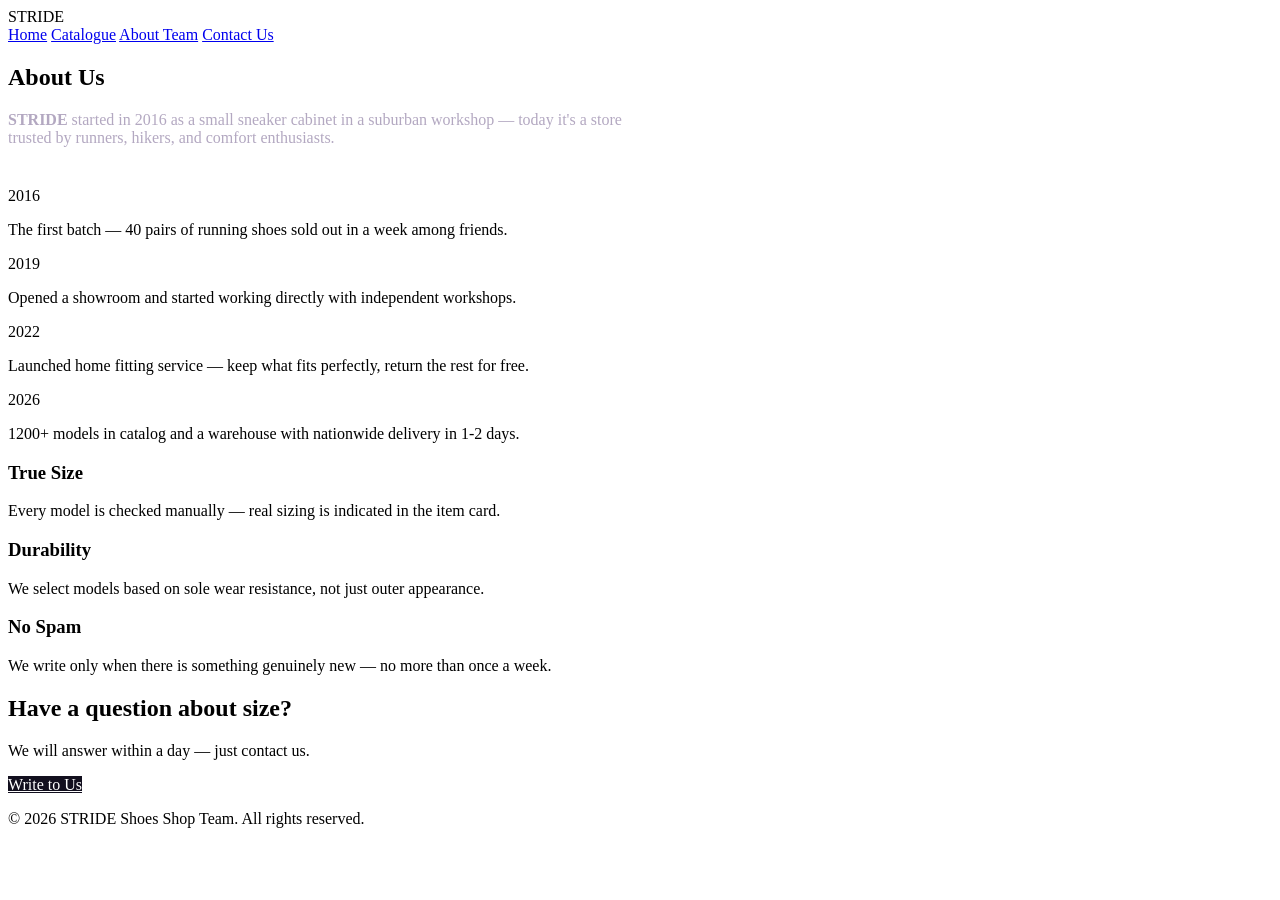
==== about.html @ 2e48b395 "Add files via upload" ====
<!DOCTYPE html>
<html lang="en">
<head>
    <meta charset="UTF-8">
    <meta name="viewport" content="width=device-width, initial-scale=1.0">
    <title>STRIDE — About Team</title>
    <link rel="stylesheet" href="css/style.css">
    <link rel="stylesheet" href="css/responsive.css">
</head>
<body>

    <header>
        <div class="logo-area">
            <span class="logo-text">STRIDE</span>
        </div>
        <nav>
            <a href="index.html">Home</a>
            <a href="catalogue.html">Catalogue</a>
            <a href="about.html" class="active">About Team</a>
            <a href="contact.html">Contact Us</a>
        </nav>
    </header>

    <main>
        <section class="hero">
            <h1 class="title">About Us</h1>
            <p class="hero-text" style="max-width: 650px; color: #b3a8c1; margin-bottom: 40px;">
                <b>STRIDE</b> started in 2016 as a small sneaker cabinet in a suburban workshop — today it's a store trusted by runners, hikers, and comfort enthusiasts.
            </p>
        </section>

        <section class="about-section">
            <article class="article">
                <div class="year">2016</div>
                <p>The first batch — 40 pairs of running shoes sold out in a week among friends.</p>
            </article>
            <article class="article">
                <div class="year">2019</div>
                <p>Opened a showroom and started working directly with independent workshops.</p>
            </article>
            <article class="article">
                <div class="year">2022</div>
                <p>Launched home fitting service — keep what fits perfectly, return the rest for free.</p>
            </article>
            <article class="article">
                <div class="year">2026</div>
                <p>1200+ models in catalog and a warehouse with nationwide delivery in 1-2 days.</p>
            </article>
        </section>

        <section class="features">
            <div class="features-grid">
                <article class="feature-card">
                    <h3>True Size</h3>
                    <p>Every model is checked manually — real sizing is indicated in the item card.</p>
                </article>
                <article class="feature-card">
                    <h3>Durability</h3>
                    <p>We select models based on sole wear resistance, not just outer appearance.</p>
                </article>
                <article class="feature-card">
                    <h3>No Spam</h3>
                    <p>We write only when there is something genuinely new — no more than once a week.</p>
                </article>
            </div>
        </section>

        <section class="banner">
            <div>
                <h2>Have a question about size?</h2>
                <p>We will answer within a day — just contact us.</p>
            </div>
            <a href="contact.html" class="btn" style="background: #120f1e; color: #fff;">Write to Us</a>
        </section>
    </main>

    <footer>
        <p>&copy; 2026 STRIDE Shoes Shop Team. All rights reserved.</p>
    </footer>

</body>
</html>
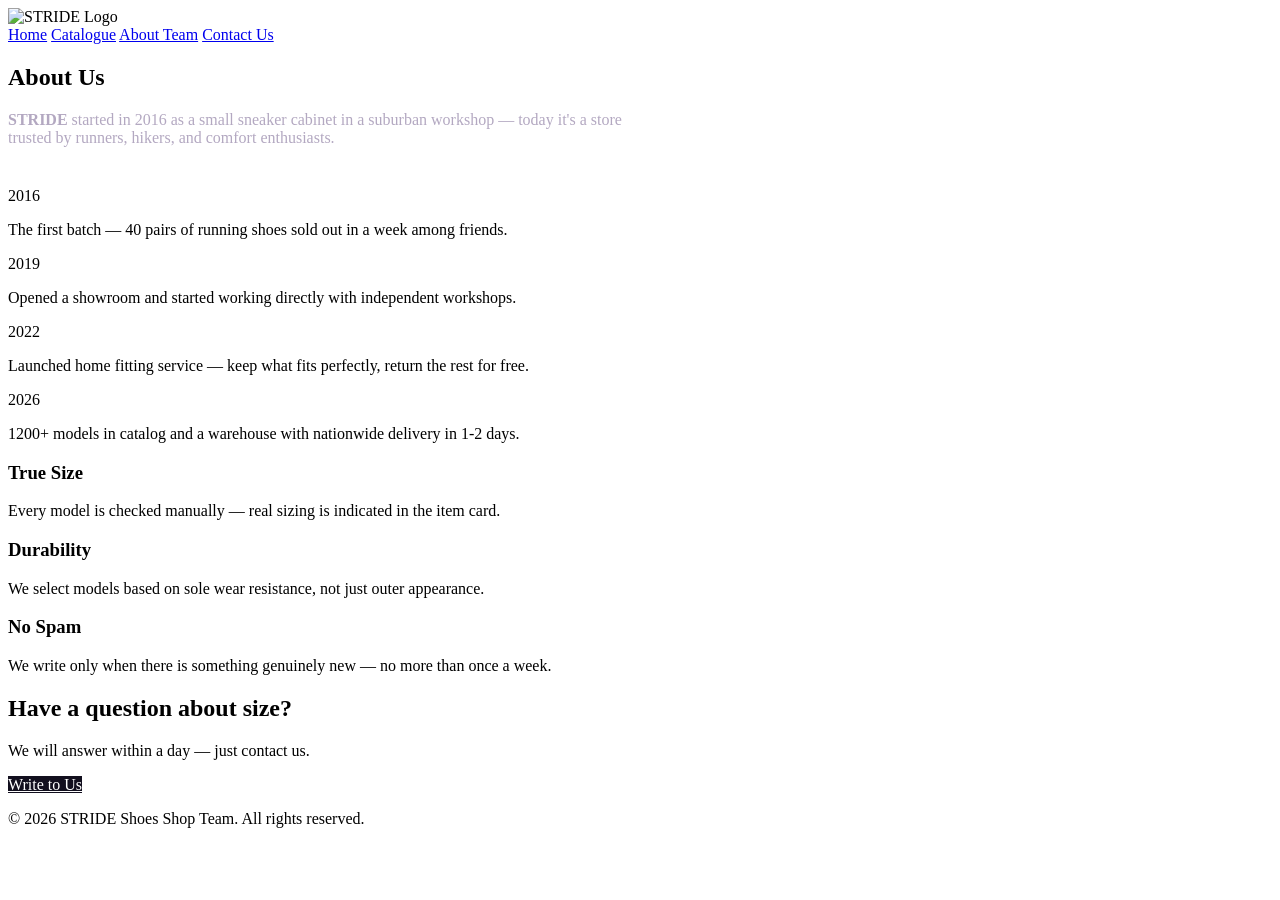
==== commit 5d828424: "Add favicon and logo to about.html Added favicon and updated logo in header." ====
--- a/about.html
+++ b/about.html
@@ -6,12 +6,13 @@
     <title>STRIDE — About Team</title>
     <link rel="stylesheet" href="css/style.css">
     <link rel="stylesheet" href="css/responsive.css">
+    <link rel="icon" href="images/favicon.svg" type="image/svg+xml">
 </head>
 <body>
 
     <header>
         <div class="logo-area">
-            <span class="logo-text">STRIDE</span>
+            <img src="./images/favicon.svg" alt="STRIDE Logo" width="40" height="40">
         </div>
         <nav>
             <a href="index.html">Home</a>
@@ -79,4 +80,4 @@
     </footer>
 
 </body>
-</html>+</html>
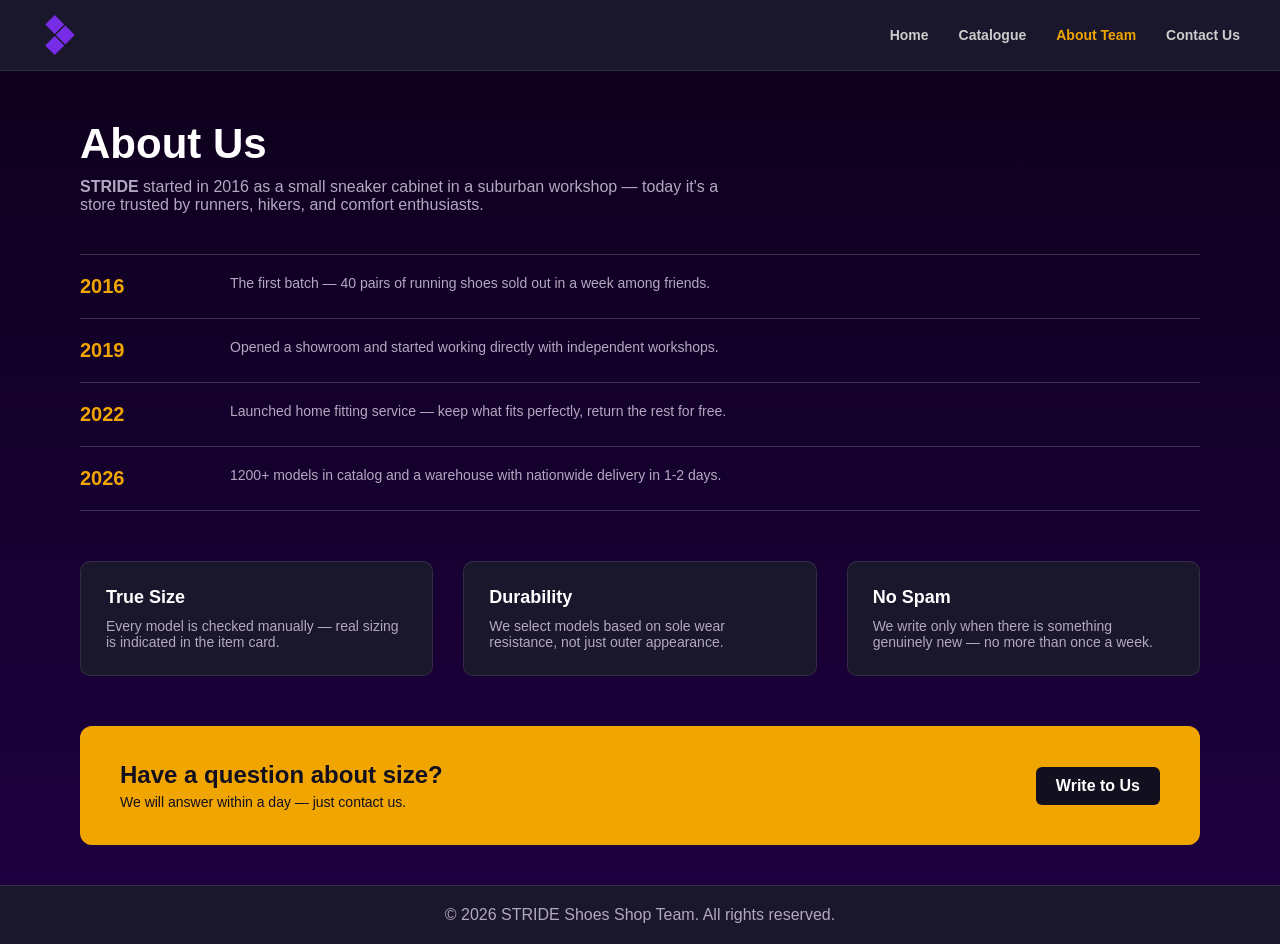
==== commit 8f9b5f3d: "Update about.html" ====
--- a/about.html
+++ b/about.html
@@ -6,7 +6,7 @@
     <title>STRIDE — About Team</title>
     <link rel="stylesheet" href="css/style.css">
     <link rel="stylesheet" href="css/responsive.css">
-    <link rel="icon" href="images/favicon.svg" type="image/svg+xml">
+    <link rel="icon" href="images/favicon.svg" type="images/svg+xml">
 </head>
 <body>
 
--- a/css/style.css
+++ b/css/style.css
@@ -0,0 +1,429 @@
+* {
+    box-sizing: border-box;
+    margin: 0;
+    padding: 0;
+}
+
+body {
+    background: linear-gradient(180deg, #0d001a 0%, #1e0042 100%);
+    color: #ffffff;
+    font-family: Arial, sans-serif;
+    min-height: 100vh;
+    display: flex;
+    flex-direction: column;
+}
+
+header {
+    background-color: #1a162b;
+    padding: 15px 40px;
+    position: fixed;
+    top: 0;
+    left: 0;
+    width: 100%;
+    z-index: 1000;
+    display: flex;
+    justify-content: space-between;
+    align-items: center;
+    border-bottom: 1px solid rgba(255, 255, 255, 0.1);
+}
+
+.logo-area {
+    display: flex;
+    align-items: center;
+    gap: 10px;
+    font-weight: bold;
+    font-size: 18px;
+    color: #f0a500;
+}
+
+nav {
+    display: flex;
+    gap: 30px;
+}
+
+nav a {
+    color: #cccccc;
+    text-decoration: none;
+    font-weight: bold;
+    font-size: 14px;
+    transition: 0.3s;
+}
+
+nav a:hover, nav a.active {
+    color: #f0a500;
+}
+
+main {
+    padding: 120px 40px 40px 40px;
+    max-width: 1200px;
+    margin: 0 auto;
+    width: 100%;
+    flex: 1;
+}
+
+.hero-section {
+    display: flex;
+    justify-content: space-between;
+    align-items: center;
+    min-height: 75vh;
+    gap: 50px;
+    margin-bottom: 60px;
+}
+
+.hero-content {
+    flex: 1.3;
+}
+
+.hero-content h1 {
+    font-size: 58px;
+    font-weight: bold;
+    line-height: 1.05;
+    margin-bottom: 25px;
+    color: #ffffff;
+}
+
+.hero-content p {
+    color: #b0b0b0;
+    font-size: 18px;
+    line-height: 1.5;
+    margin-bottom: 35px;
+}
+
+.hero-buttons {
+    display: flex;
+    gap: 15px;
+}
+
+.hero-card-box {
+    flex: 1;
+    display: flex;
+    justify-content: flex-end;
+}
+
+.hero-image-card {
+    background-color: #ffffff;
+    border: 4px solid #f0a500;
+    border-radius: 16px;
+    padding: 25px;
+    text-align: center;
+    box-shadow: 0 15px 40px rgba(0, 0, 0, 0.5);
+}
+
+.hero-image-card img {
+    width: 100%;
+    max-width: 260px;
+    height: auto;
+    object-fit: contain;
+}
+
+.hero-badge {
+    background-color: #1a162b;
+    color: #ffffff;
+    padding: 8px 12px;
+    border-radius: 6px;
+    font-size: 13px;
+    margin-top: 15px;
+    font-weight: bold;
+}
+
+.stats-section {
+    display: flex;
+    justify-content: space-around;
+    text-align: center;
+    padding: 30px 0;
+    border-top: 1px solid rgba(255, 255, 255, 0.2);
+    border-bottom: 1px solid rgba(255, 255, 255, 0.2);
+    margin: 50px 0;
+}
+
+.stat-box h3 {
+    color: #f0a500;
+    font-size: 30px;
+}
+
+.stat-box p {
+    color: #b0b0b0;
+    font-size: 14px;
+    margin-top: 5px;
+}
+
+.title {
+    font-size: 42px;
+    margin-bottom: 10px;
+}
+
+.subtitle {
+    color: #a1a1aa;
+    font-size: 14px;
+    max-width: 500px;
+    margin-bottom: 24px;
+}
+
+.filters {
+    display: flex;
+    gap: 8px;
+    margin-bottom: 32px;
+}
+
+.btn-filter {
+    padding: 6px 18px;
+    border-radius: 20px;
+    border: none;
+    font-weight: 600;
+    cursor: pointer;
+    background: #fff;
+    color: #000;
+    text-decoration: none;
+}
+
+.btn-filter.active, .btn-filter:hover {
+    background: #f0a500;
+    color: #fff;
+}
+
+.grid-container {
+    display: grid;
+    grid-template-columns: repeat(3, 1fr);
+    gap: 25px;
+}
+
+.card {
+    background-color: #1a162b;
+    border: 2px solid #f0a500;
+    padding: 20px;
+    border-radius: 12px;
+    display: flex;
+    flex-direction: column;
+    gap: 12px;
+    text-align: center;
+}
+
+.card-img {
+    background: #fff;
+    border-radius: 8px;
+    height: 160px;
+    display: flex;
+    align-items: center;
+    justify-content: center;
+    padding: 10px;
+}
+
+.card-img img {
+    max-width: 100%;
+    max-height: 100%;
+    object-fit: contain;
+}
+
+.card h3, .card-title {
+    font-size: 15px;
+    color: #ffffff;
+}
+
+.card-footer {
+    display: flex;
+    justify-content: space-between;
+    align-items: center;
+    margin-top: auto;
+}
+
+.price {
+    color: #f0a500;
+    font-weight: bold;
+    font-size: 16px;
+}
+
+.btn-primary, .btn-buy, .btn {
+    background-color: #f0a500;
+    color: #120f1e;
+    padding: 10px 20px;
+    text-decoration: none;
+    font-weight: bold;
+    border-radius: 6px;
+    border: none;
+    cursor: pointer;
+    display: inline-block;
+}
+
+.btn-primary:hover, .btn-buy:hover, .btn:hover {
+    background-color: #d38e00;
+}
+
+.btn-secondary {
+    background-color: transparent;
+    color: #ffffff;
+    border: 2px solid #ffffff;
+    padding: 10px 20px;
+    text-decoration: none;
+    font-weight: bold;
+    border-radius: 6px;
+}
+
+.btn-secondary:hover {
+    background-color: rgba(255, 255, 255, 0.1);
+}
+
+/* --- Страница О нас (About Team) --- */
+.about-section {
+    margin-bottom: 50px;
+}
+
+.article {
+    display: flex;
+    padding: 20px 0;
+    border-top: 1px solid rgba(255, 255, 255, 0.2);
+}
+
+.article:last-child {
+    border-bottom: 1px solid rgba(255, 255, 255, 0.2);
+}
+
+.year {
+    width: 150px;
+    font-size: 20px;
+    font-weight: 700;
+    color: #f0a500;
+}
+
+.article p, .feature-card p, .feature-box p {
+    font-size: 14px;
+    color: #b3a8c1;
+}
+
+.features-grid {
+    display: grid;
+    grid-template-columns: repeat(3, 1fr);
+    gap: 30px;
+    margin-top: 40px;
+}
+
+.feature-card, .feature-box {
+    background-color: #1a162b;
+    padding: 25px;
+    border-radius: 10px;
+    border: 1px solid rgba(255, 255, 255, 0.1);
+}
+
+.feature-card h3, .feature-box h3 {
+    font-size: 18px;
+    margin-bottom: 10px;
+    color: #fff;
+}
+
+.banner {
+    background-color: #f0a500;
+    border-radius: 12px;
+    padding: 35px 40px;
+    display: flex;
+    justify-content: space-between;
+    align-items: center;
+    margin-top: 50px;
+    color: #120f1e;
+}
+
+.banner h2 {
+    font-size: 24px;
+    margin-bottom: 5px;
+}
+
+.banner p {
+    font-size: 14px;
+    color: #120f1e;
+}
+
+.contact-section {
+    max-width: 600px;
+    margin: 20px auto;
+    background-color: #1a162b;
+    border: 2px solid #f0a500;
+    padding: 40px;
+    border-radius: 16px;
+}
+
+.contact-header {
+    text-align: center;
+    margin-bottom: 30px;
+}
+
+.contact-form {
+    display: flex;
+    flex-direction: column;
+    gap: 20px;
+}
+
+.form-group {
+    display: flex;
+    flex-direction: column;
+    gap: 8px;
+}
+
+.form-group label {
+    font-weight: bold;
+    font-size: 14px;
+}
+
+.form-group input,
+.form-group textarea {
+    background-color: #120f1e;
+    border: 1px solid rgba(255, 255, 255, 0.2);
+    padding: 12px 15px;
+    border-radius: 8px;
+    color: #ffffff;
+    font-size: 15px;
+    outline: none;
+}
+
+.form-group input:focus,
+.form-group textarea:focus {
+    border-color: #f0a500;
+}
+
+footer {
+    background-color: #1a162b;
+    text-align: center;
+    padding: 20px;
+    margin-top: auto;
+    color: #b3a8c1;
+    border-top: 1px solid rgba(255, 255, 255, 0.1);
+}
+
+
+.demo-note {
+    color: #f0a500;
+    font-size: 13px;
+    text-align: center;
+    margin-bottom: 15px;
+}
+
+.btn-full {
+    width: 100%;
+}
+
+.faq-section {
+    max-width: 600px;
+    margin: 40px auto 0 auto;
+}
+
+.faq-section h2 {
+    text-align: center;
+    margin-bottom: 20px;
+}
+
+.faq-item {
+    background: #1a162b;
+    padding: 15px;
+    border-radius: 8px;
+    margin-bottom: 10px;
+    border: 1px solid rgba(255, 255, 255, 0.1);
+}
+
+.faq-summary {
+    font-weight: bold;
+    cursor: pointer;
+    color: #f0a500;
+}
+
+.faq-answer {
+    margin-top: 10px;
+    color: #b3a8c1;
+    font-size: 14px;
+}
--- a/css/responsive.css
+++ b/css/responsive.css
@@ -0,0 +1,39 @@
+@media (max-width: 992px) {
+    .hero-section {
+        flex-direction: column;
+        text-align: center;
+        padding: 20px;
+    }
+    .hero-buttons, .hero-card-box {
+        justify-content: center;
+    }
+    .grid-container, .features-grid {
+        grid-template-columns: repeat(2, 1fr);
+    }
+}
+
+@media (max-width: 600px) {
+    header {
+        padding: 10px 15px;
+        flex-direction: column;
+        gap: 8px;
+    }
+    nav {
+        gap: 15px;
+    }
+    main {
+        padding: 130px 15px 20px 15px;
+    }
+    .hero-content h1 {
+        font-size: 36px;
+    }
+    .stats-section, .features-grid, .grid-container {
+        grid-template-columns: 1fr;
+        flex-direction: column;
+    }
+    .banner {
+        flex-direction: column;
+        align-items: flex-start;
+        gap: 15px;
+    }
+}
